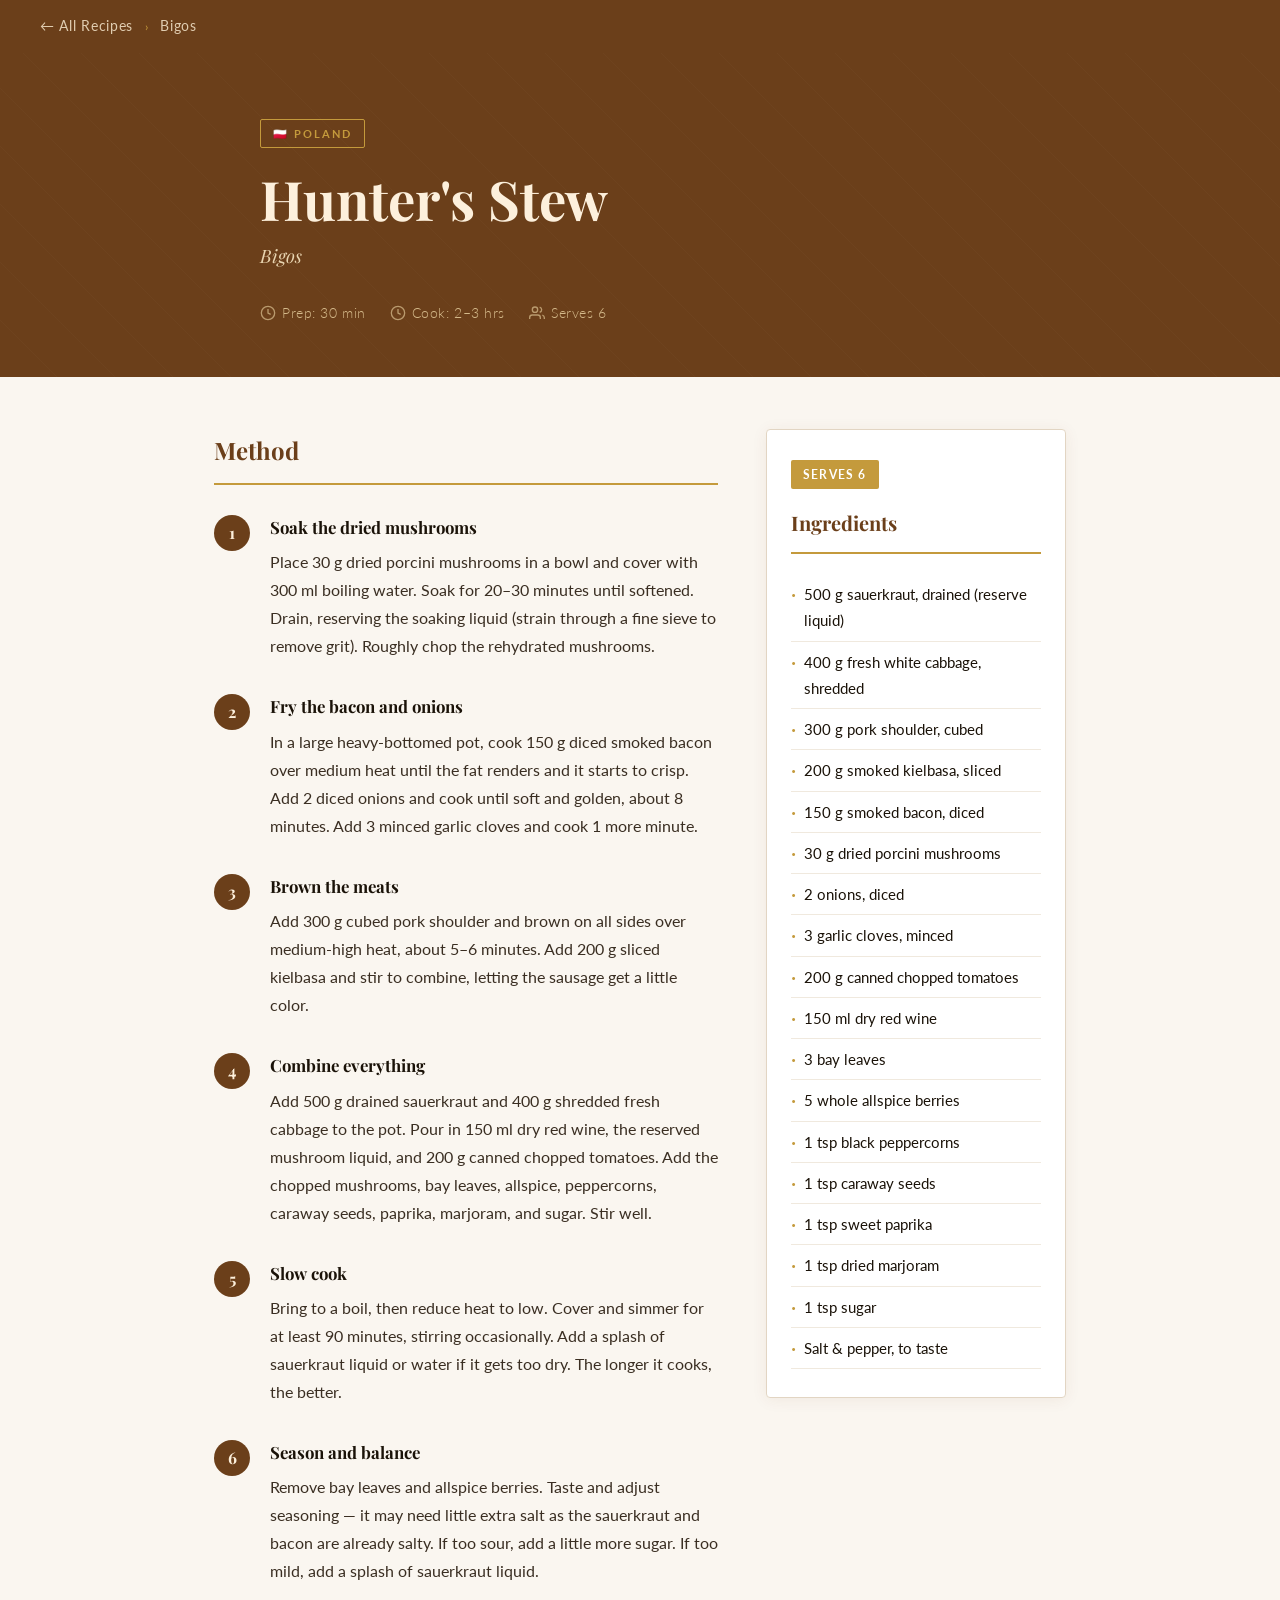
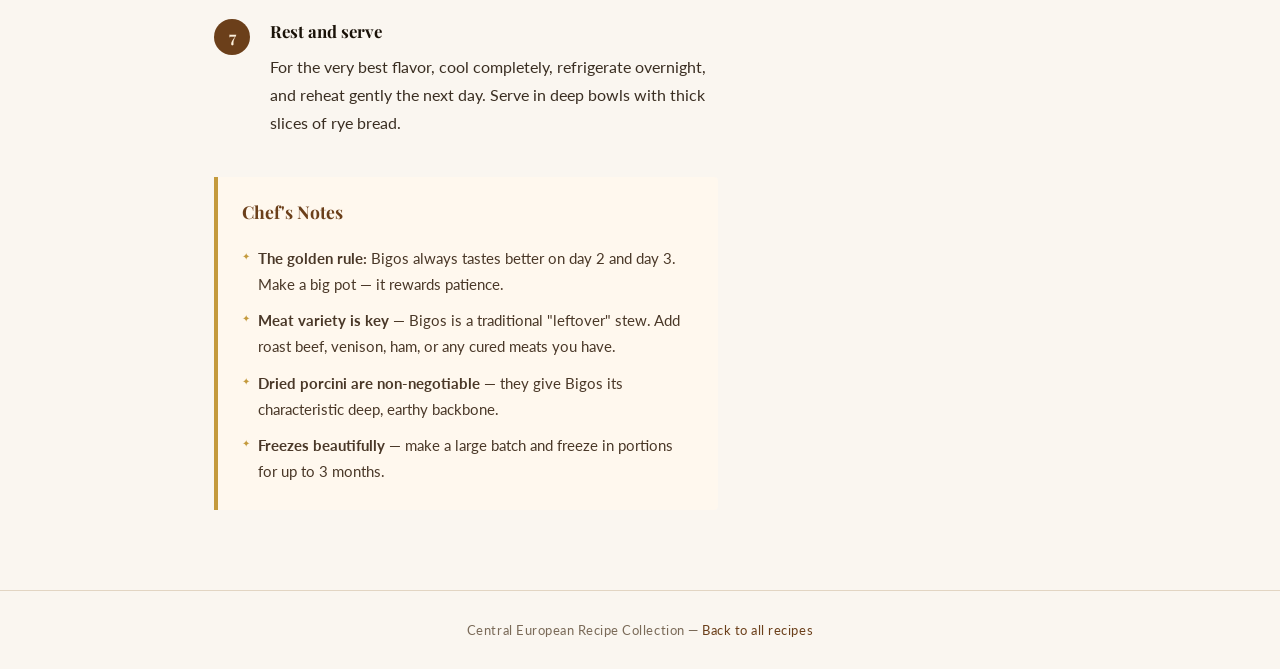
==== bigos.html @ f0217a3d "Add files via upload" ====
<!DOCTYPE html>
<html lang="en">
<head>
  <meta charset="UTF-8">
  <meta name="viewport" content="width=device-width, initial-scale=1.0">
  <title>Bigos – Polish Hunter's Stew</title>
  <link rel="stylesheet" href="style.css">
</head>
<body>

<nav>
  <a href="index.html">← All Recipes</a>
  <span class="sep">›</span>
  <a href="bigos.html">Bigos</a>
</nav>

<div class="hero">
  <div class="hero-inner">
    <div class="hero-tag">🇵🇱 Poland</div>
    <h1>Hunter's Stew</h1>
    <p class="subtitle">Bigos</p>
    <div class="hero-meta">
      <span>
        <svg width="16" height="16" fill="none" stroke="currentColor" stroke-width="2" viewBox="0 0 24 24"><circle cx="12" cy="12" r="10"/><path d="M12 6v6l4 2"/></svg>
        Prep: 30 min
      </span>
      <span>
        <svg width="16" height="16" fill="none" stroke="currentColor" stroke-width="2" viewBox="0 0 24 24"><circle cx="12" cy="12" r="10"/><path d="M12 6v6l4 2"/></svg>
        Cook: 2–3 hrs
      </span>
      <span>
        <svg width="16" height="16" fill="none" stroke="currentColor" stroke-width="2" viewBox="0 0 24 24"><path d="M17 21v-2a4 4 0 0 0-4-4H5a4 4 0 0 0-4 4v2"/><circle cx="9" cy="7" r="4"/><path d="M23 21v-2a4 4 0 0 0-3-3.87"/><path d="M16 3.13a4 4 0 0 1 0 7.75"/></svg>
        Serves 6
      </span>
    </div>
  </div>
</div>

<main>
  <div class="instructions">
    <h2>Method</h2>

    <div class="step">
      <div class="step-num">1</div>
      <div class="step-body">
        <h3>Soak the dried mushrooms</h3>
        <p>Place 30 g dried porcini mushrooms in a bowl and cover with 300 ml boiling water. Soak for 20–30 minutes until softened. Drain, reserving the soaking liquid (strain through a fine sieve to remove grit). Roughly chop the rehydrated mushrooms.</p>
      </div>
    </div>

    <div class="step">
      <div class="step-num">2</div>
      <div class="step-body">
        <h3>Fry the bacon and onions</h3>
        <p>In a large heavy-bottomed pot, cook 150 g diced smoked bacon over medium heat until the fat renders and it starts to crisp. Add 2 diced onions and cook until soft and golden, about 8 minutes. Add 3 minced garlic cloves and cook 1 more minute.</p>
      </div>
    </div>

    <div class="step">
      <div class="step-num">3</div>
      <div class="step-body">
        <h3>Brown the meats</h3>
        <p>Add 300 g cubed pork shoulder and brown on all sides over medium-high heat, about 5–6 minutes. Add 200 g sliced kielbasa and stir to combine, letting the sausage get a little color.</p>
      </div>
    </div>

    <div class="step">
      <div class="step-num">4</div>
      <div class="step-body">
        <h3>Combine everything</h3>
        <p>Add 500 g drained sauerkraut and 400 g shredded fresh cabbage to the pot. Pour in 150 ml dry red wine, the reserved mushroom liquid, and 200 g canned chopped tomatoes. Add the chopped mushrooms, bay leaves, allspice, peppercorns, caraway seeds, paprika, marjoram, and sugar. Stir well.</p>
      </div>
    </div>

    <div class="step">
      <div class="step-num">5</div>
      <div class="step-body">
        <h3>Slow cook</h3>
        <p>Bring to a boil, then reduce heat to low. Cover and simmer for at least 90 minutes, stirring occasionally. Add a splash of sauerkraut liquid or water if it gets too dry. The longer it cooks, the better.</p>
      </div>
    </div>

    <div class="step">
      <div class="step-num">6</div>
      <div class="step-body">
        <h3>Season and balance</h3>
        <p>Remove bay leaves and allspice berries. Taste and adjust seasoning — it may need little extra salt as the sauerkraut and bacon are already salty. If too sour, add a little more sugar. If too mild, add a splash of sauerkraut liquid.</p>
      </div>
    </div>

    <div class="step">
      <div class="step-num">7</div>
      <div class="step-body">
        <h3>Rest and serve</h3>
        <p>For the very best flavor, cool completely, refrigerate overnight, and reheat gently the next day. Serve in deep bowls with thick slices of rye bread.</p>
      </div>
    </div>

    <div class="notes">
      <h3>Chef's Notes</h3>
      <ul>
        <li><strong>The golden rule:</strong> Bigos always tastes better on day 2 and day 3. Make a big pot — it rewards patience.</li>
        <li><strong>Meat variety is key</strong> — Bigos is a traditional "leftover" stew. Add roast beef, venison, ham, or any cured meats you have.</li>
        <li><strong>Dried porcini are non-negotiable</strong> — they give Bigos its characteristic deep, earthy backbone.</li>
        <li><strong>Freezes beautifully</strong> — make a large batch and freeze in portions for up to 3 months.</li>
      </ul>
    </div>
  </div>

  <aside>
    <div class="ingredients-card">
      <div class="serves-badge">Serves 6</div>
      <h2>Ingredients</h2>
      <ul>
        <li>500 g sauerkraut, drained (reserve liquid)</li>
        <li>400 g fresh white cabbage, shredded</li>
        <li>300 g pork shoulder, cubed</li>
        <li>200 g smoked kielbasa, sliced</li>
        <li>150 g smoked bacon, diced</li>
        <li>30 g dried porcini mushrooms</li>
        <li>2 onions, diced</li>
        <li>3 garlic cloves, minced</li>
        <li>200 g canned chopped tomatoes</li>
        <li>150 ml dry red wine</li>
        <li>3 bay leaves</li>
        <li>5 whole allspice berries</li>
        <li>1 tsp black peppercorns</li>
        <li>1 tsp caraway seeds</li>
        <li>1 tsp sweet paprika</li>
        <li>1 tsp dried marjoram</li>
        <li>1 tsp sugar</li>
        <li>Salt &amp; pepper, to taste</li>
      </ul>
    </div>
  </aside>
</main>

<footer>
  <p>Central European Recipe Collection &mdash; <a href="index.html">Back to all recipes</a></p>
</footer>

</body>
</html>
---- style.css ----
@import url('https://fonts.googleapis.com/css2?family=Playfair+Display:ital,wght@0,400;0,700;1,400&family=Lato:wght@300;400;700&display=swap');

:root {
  --cream: #faf6f0;
  --warm-white: #fff9f2;
  --ink: #1a1208;
  --brown: #6b3f1a;
  --gold: #c49a3c;
  --rust: #b85c2a;
  --muted: #7a6a58;
  --border: #e2d5c3;
  --card-bg: #ffffff;
}

*, *::before, *::after { box-sizing: border-box; margin: 0; padding: 0; }

html { scroll-behavior: smooth; }

body {
  font-family: 'Lato', sans-serif;
  background-color: var(--cream);
  color: var(--ink);
  line-height: 1.75;
  font-size: 17px;
}

/* ── NAV ── */
nav {
  background: var(--brown);
  padding: 14px 40px;
  display: flex;
  align-items: center;
  gap: 12px;
}
nav a {
  color: #f5e6cc;
  text-decoration: none;
  font-family: 'Lato', sans-serif;
  font-size: 14px;
  letter-spacing: 0.05em;
  opacity: 0.85;
  transition: opacity 0.2s;
}
nav a:hover { opacity: 1; }
nav .sep { color: var(--gold); font-size: 12px; }

/* ── HERO ── */
.hero {
  background: var(--brown);
  color: #fdf0dc;
  padding: 64px 40px 52px;
  position: relative;
  overflow: hidden;
}
.hero::before {
  content: '';
  position: absolute;
  inset: 0;
  background: repeating-linear-gradient(
    45deg,
    transparent,
    transparent 40px,
    rgba(255,255,255,0.02) 40px,
    rgba(255,255,255,0.02) 41px
  );
  pointer-events: none;
}
.hero-inner { max-width: 760px; margin: 0 auto; position: relative; }
.hero-tag {
  display: inline-block;
  font-size: 11px;
  letter-spacing: 0.18em;
  text-transform: uppercase;
  color: var(--gold);
  border: 1px solid var(--gold);
  padding: 4px 12px;
  border-radius: 2px;
  margin-bottom: 20px;
  font-family: 'Lato', sans-serif;
  font-weight: 700;
}
.hero h1 {
  font-family: 'Playfair Display', serif;
  font-size: clamp(2rem, 5vw, 3.4rem);
  line-height: 1.15;
  font-weight: 700;
  margin-bottom: 10px;
}
.hero .subtitle {
  font-family: 'Playfair Display', serif;
  font-style: italic;
  font-size: 1.15rem;
  color: #e8d4b0;
  margin-bottom: 28px;
}
.hero-meta {
  display: flex;
  flex-wrap: wrap;
  gap: 24px;
  font-size: 14px;
  color: #d4b98a;
  font-weight: 300;
  letter-spacing: 0.04em;
}
.hero-meta span { display: flex; align-items: center; gap: 6px; }
.hero-meta svg { opacity: 0.75; }

/* ── MAIN LAYOUT ── */
main {
  max-width: 900px;
  margin: 0 auto;
  padding: 52px 24px 80px;
  display: grid;
  grid-template-columns: 1fr 300px;
  gap: 48px;
  align-items: start;
}
@media (max-width: 700px) {
  main { grid-template-columns: 1fr; padding: 32px 16px 60px; }
  nav { padding: 12px 16px; }
  .hero { padding: 44px 20px 40px; }
}

/* ── INGREDIENTS CARD ── */
.ingredients-card {
  background: var(--card-bg);
  border: 1px solid var(--border);
  border-radius: 4px;
  padding: 28px 24px;
  position: sticky;
  top: 24px;
  box-shadow: 0 2px 16px rgba(107,63,26,0.07);
}
.ingredients-card h2 {
  font-family: 'Playfair Display', serif;
  font-size: 1.25rem;
  margin-bottom: 20px;
  padding-bottom: 12px;
  border-bottom: 2px solid var(--gold);
  color: var(--brown);
}
.ingredients-card ul { list-style: none; }
.ingredients-card li {
  padding: 7px 0;
  border-bottom: 1px solid #f0e9de;
  font-size: 15px;
  display: flex;
  gap: 8px;
}
.ingredients-card li::before {
  content: '·';
  color: var(--gold);
  font-size: 20px;
  line-height: 1.2;
  flex-shrink: 0;
}
.serves-badge {
  display: inline-block;
  background: var(--gold);
  color: #fff;
  font-size: 12px;
  font-weight: 700;
  letter-spacing: 0.1em;
  text-transform: uppercase;
  padding: 4px 12px;
  border-radius: 2px;
  margin-bottom: 16px;
}

/* ── INSTRUCTIONS ── */
.instructions h2 {
  font-family: 'Playfair Display', serif;
  font-size: 1.5rem;
  color: var(--brown);
  margin-bottom: 28px;
  padding-bottom: 12px;
  border-bottom: 2px solid var(--gold);
}
.step {
  display: flex;
  gap: 20px;
  margin-bottom: 32px;
  align-items: flex-start;
}
.step-num {
  flex-shrink: 0;
  width: 36px;
  height: 36px;
  background: var(--brown);
  color: #fdf0dc;
  font-family: 'Playfair Display', serif;
  font-size: 1rem;
  font-weight: 700;
  border-radius: 50%;
  display: flex;
  align-items: center;
  justify-content: center;
  margin-top: 2px;
}
.step-body h3 {
  font-family: 'Playfair Display', serif;
  font-size: 1.05rem;
  font-weight: 700;
  color: var(--ink);
  margin-bottom: 6px;
}
.step-body p { color: #3a2e22; font-size: 16px; }

/* ── NOTES ── */
.notes {
  background: #fff8ee;
  border-left: 4px solid var(--gold);
  border-radius: 0 4px 4px 0;
  padding: 20px 24px;
  margin-top: 40px;
}
.notes h3 {
  font-family: 'Playfair Display', serif;
  color: var(--brown);
  margin-bottom: 12px;
  font-size: 1.1rem;
}
.notes ul { list-style: none; }
.notes li {
  padding: 5px 0;
  font-size: 15px;
  color: #4a3828;
  padding-left: 16px;
  position: relative;
}
.notes li::before {
  content: '✦';
  position: absolute;
  left: 0;
  color: var(--gold);
  font-size: 10px;
  top: 8px;
}

/* ── FOOTER ── */
footer {
  text-align: center;
  padding: 28px;
  font-size: 13px;
  color: var(--muted);
  border-top: 1px solid var(--border);
  letter-spacing: 0.04em;
}
footer a { color: var(--brown); text-decoration: none; }
footer a:hover { text-decoration: underline; }
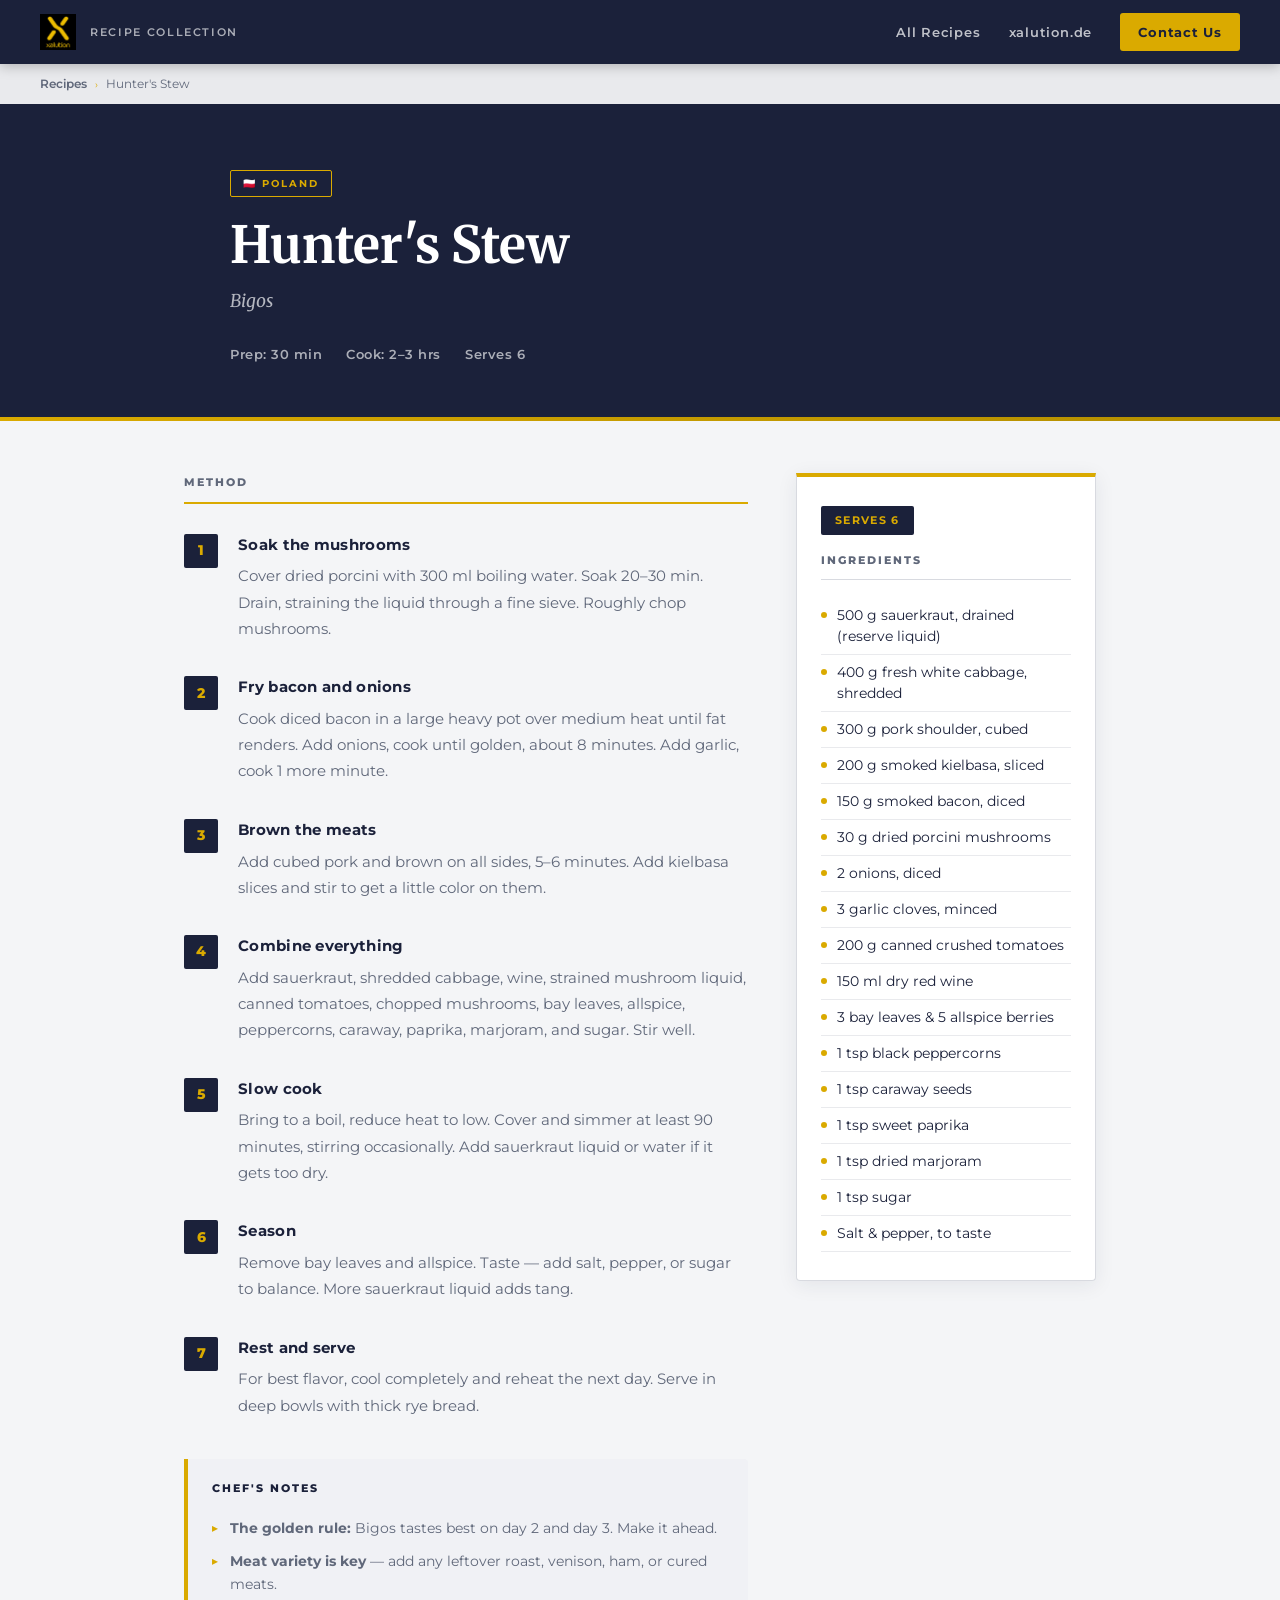
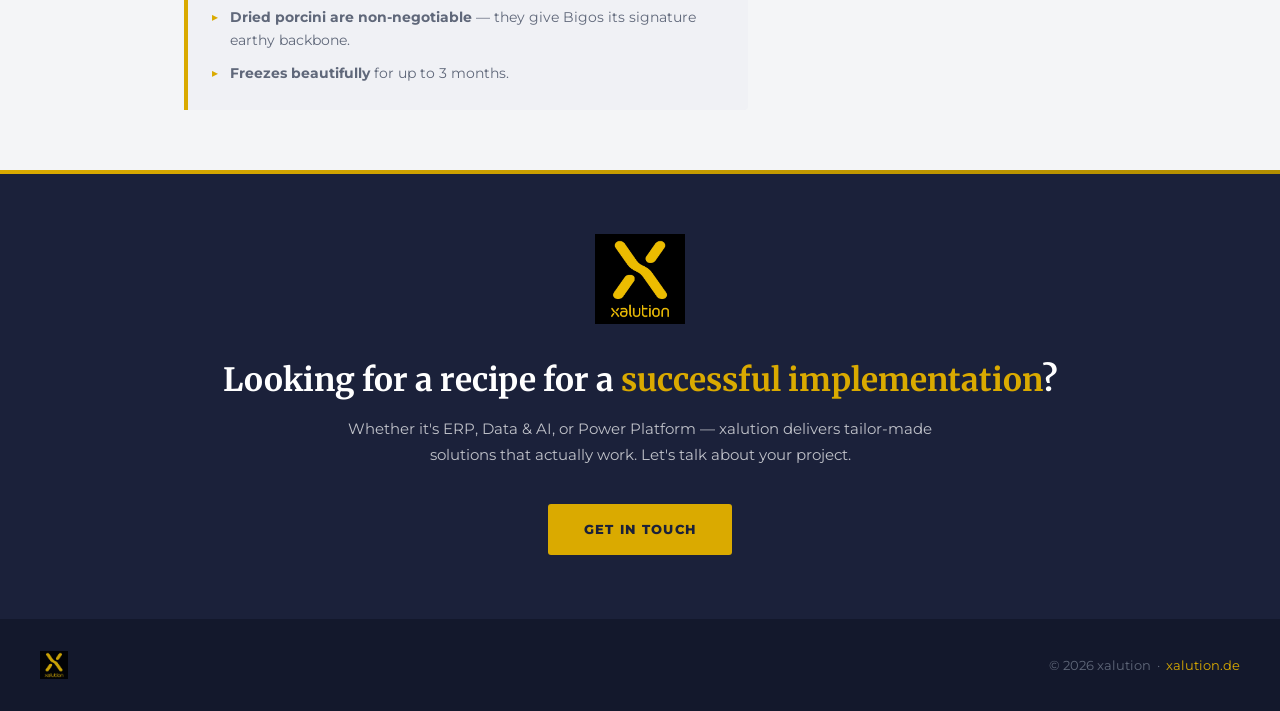
==== commit 498644a8: "Add files via upload" ====
--- a/bigos.html
+++ b/bigos.html
@@ -1,117 +1,47 @@
 <!DOCTYPE html>
 <html lang="en">
 <head>
-  <meta charset="UTF-8">
-  <meta name="viewport" content="width=device-width, initial-scale=1.0">
-  <title>Bigos – Polish Hunter's Stew</title>
+  <meta charset="UTF-8"><meta name="viewport" content="width=device-width, initial-scale=1.0">
+  <title>Hunter's Stew – xalution Recipe Collection</title>
   <link rel="stylesheet" href="style.css">
 </head>
 <body>
-
-<nav>
-  <a href="index.html">← All Recipes</a>
-  <span class="sep">›</span>
-  <a href="bigos.html">Bigos</a>
-</nav>
-
-<div class="hero">
-  <div class="hero-inner">
-    <div class="hero-tag">🇵🇱 Poland</div>
-    <h1>Hunter's Stew</h1>
-    <p class="subtitle">Bigos</p>
-    <div class="hero-meta">
-      <span>
-        <svg width="16" height="16" fill="none" stroke="currentColor" stroke-width="2" viewBox="0 0 24 24"><circle cx="12" cy="12" r="10"/><path d="M12 6v6l4 2"/></svg>
-        Prep: 30 min
-      </span>
-      <span>
-        <svg width="16" height="16" fill="none" stroke="currentColor" stroke-width="2" viewBox="0 0 24 24"><circle cx="12" cy="12" r="10"/><path d="M12 6v6l4 2"/></svg>
-        Cook: 2–3 hrs
-      </span>
-      <span>
-        <svg width="16" height="16" fill="none" stroke="currentColor" stroke-width="2" viewBox="0 0 24 24"><path d="M17 21v-2a4 4 0 0 0-4-4H5a4 4 0 0 0-4 4v2"/><circle cx="9" cy="7" r="4"/><path d="M23 21v-2a4 4 0 0 0-3-3.87"/><path d="M16 3.13a4 4 0 0 1 0 7.75"/></svg>
-        Serves 6
-      </span>
-    </div>
+<div class="topbar">
+  <a href="index.html" class="topbar-logo"><img src="xalution_logo.png" alt="xalution"><span class="topbar-logo-text">Recipe Collection</span></a>
+  <div class="topbar-nav">
+    <a href="index.html" class="nav-link">All Recipes</a>
+    <a href="https://www.xalution.de" class="nav-link" target="_blank">xalution.de</a>
+    <a href="#" class="cta-btn" onclick="openModal(); return false;">Contact Us</a>
   </div>
 </div>
-
+<div class="breadcrumb"><a href="index.html">Recipes</a><span class="sep">›</span><span>Hunter's Stew</span></div>
+<div class="hero"><div class="hero-inner">
+  <div class="hero-tag">🇵🇱 Poland</div>
+  <h1>Hunter's Stew</h1>
+  <p class="subtitle">Bigos</p>
+  <div class="hero-meta">
+    <span>Prep: 30 min</span><span>Cook: 2–3 hrs</span><span>Serves 6</span>
+  </div>
+</div></div>
 <main>
-  <div class="instructions">
-    <h2>Method</h2>
-
-    <div class="step">
-      <div class="step-num">1</div>
-      <div class="step-body">
-        <h3>Soak the dried mushrooms</h3>
-        <p>Place 30 g dried porcini mushrooms in a bowl and cover with 300 ml boiling water. Soak for 20–30 minutes until softened. Drain, reserving the soaking liquid (strain through a fine sieve to remove grit). Roughly chop the rehydrated mushrooms.</p>
-      </div>
-    </div>
-
-    <div class="step">
-      <div class="step-num">2</div>
-      <div class="step-body">
-        <h3>Fry the bacon and onions</h3>
-        <p>In a large heavy-bottomed pot, cook 150 g diced smoked bacon over medium heat until the fat renders and it starts to crisp. Add 2 diced onions and cook until soft and golden, about 8 minutes. Add 3 minced garlic cloves and cook 1 more minute.</p>
-      </div>
-    </div>
-
-    <div class="step">
-      <div class="step-num">3</div>
-      <div class="step-body">
-        <h3>Brown the meats</h3>
-        <p>Add 300 g cubed pork shoulder and brown on all sides over medium-high heat, about 5–6 minutes. Add 200 g sliced kielbasa and stir to combine, letting the sausage get a little color.</p>
-      </div>
-    </div>
-
-    <div class="step">
-      <div class="step-num">4</div>
-      <div class="step-body">
-        <h3>Combine everything</h3>
-        <p>Add 500 g drained sauerkraut and 400 g shredded fresh cabbage to the pot. Pour in 150 ml dry red wine, the reserved mushroom liquid, and 200 g canned chopped tomatoes. Add the chopped mushrooms, bay leaves, allspice, peppercorns, caraway seeds, paprika, marjoram, and sugar. Stir well.</p>
-      </div>
-    </div>
-
-    <div class="step">
-      <div class="step-num">5</div>
-      <div class="step-body">
-        <h3>Slow cook</h3>
-        <p>Bring to a boil, then reduce heat to low. Cover and simmer for at least 90 minutes, stirring occasionally. Add a splash of sauerkraut liquid or water if it gets too dry. The longer it cooks, the better.</p>
-      </div>
-    </div>
-
-    <div class="step">
-      <div class="step-num">6</div>
-      <div class="step-body">
-        <h3>Season and balance</h3>
-        <p>Remove bay leaves and allspice berries. Taste and adjust seasoning — it may need little extra salt as the sauerkraut and bacon are already salty. If too sour, add a little more sugar. If too mild, add a splash of sauerkraut liquid.</p>
-      </div>
-    </div>
-
-    <div class="step">
-      <div class="step-num">7</div>
-      <div class="step-body">
-        <h3>Rest and serve</h3>
-        <p>For the very best flavor, cool completely, refrigerate overnight, and reheat gently the next day. Serve in deep bowls with thick slices of rye bread.</p>
-      </div>
-    </div>
-
-    <div class="notes">
-      <h3>Chef's Notes</h3>
-      <ul>
-        <li><strong>The golden rule:</strong> Bigos always tastes better on day 2 and day 3. Make a big pot — it rewards patience.</li>
-        <li><strong>Meat variety is key</strong> — Bigos is a traditional "leftover" stew. Add roast beef, venison, ham, or any cured meats you have.</li>
-        <li><strong>Dried porcini are non-negotiable</strong> — they give Bigos its characteristic deep, earthy backbone.</li>
-        <li><strong>Freezes beautifully</strong> — make a large batch and freeze in portions for up to 3 months.</li>
-      </ul>
-    </div>
+  <div class="instructions"><h2>Method</h2>
+    <div class="step"><div class="step-num">1</div><div class="step-body"><h3>Soak the mushrooms</h3><p>Cover dried porcini with 300 ml boiling water. Soak 20–30 min. Drain, straining the liquid through a fine sieve. Roughly chop mushrooms.</p></div></div>
+    <div class="step"><div class="step-num">2</div><div class="step-body"><h3>Fry bacon and onions</h3><p>Cook diced bacon in a large heavy pot over medium heat until fat renders. Add onions, cook until golden, about 8 minutes. Add garlic, cook 1 more minute.</p></div></div>
+    <div class="step"><div class="step-num">3</div><div class="step-body"><h3>Brown the meats</h3><p>Add cubed pork and brown on all sides, 5–6 minutes. Add kielbasa slices and stir to get a little color on them.</p></div></div>
+    <div class="step"><div class="step-num">4</div><div class="step-body"><h3>Combine everything</h3><p>Add sauerkraut, shredded cabbage, wine, strained mushroom liquid, canned tomatoes, chopped mushrooms, bay leaves, allspice, peppercorns, caraway, paprika, marjoram, and sugar. Stir well.</p></div></div>
+    <div class="step"><div class="step-num">5</div><div class="step-body"><h3>Slow cook</h3><p>Bring to a boil, reduce heat to low. Cover and simmer at least 90 minutes, stirring occasionally. Add sauerkraut liquid or water if it gets too dry.</p></div></div>
+    <div class="step"><div class="step-num">6</div><div class="step-body"><h3>Season</h3><p>Remove bay leaves and allspice. Taste — add salt, pepper, or sugar to balance. More sauerkraut liquid adds tang.</p></div></div>
+    <div class="step"><div class="step-num">7</div><div class="step-body"><h3>Rest and serve</h3><p>For best flavor, cool completely and reheat the next day. Serve in deep bowls with thick rye bread.</p></div></div>
+    <div class="notes"><h3>Chef's Notes</h3><ul>
+      <li><strong>The golden rule:</strong> Bigos tastes best on day 2 and day 3. Make it ahead.</li>
+      <li><strong>Meat variety is key</strong> — add any leftover roast, venison, ham, or cured meats.</li>
+      <li><strong>Dried porcini are non-negotiable</strong> — they give Bigos its signature earthy backbone.</li>
+      <li><strong>Freezes beautifully</strong> for up to 3 months.</li>
+    </ul></div>
   </div>
-
-  <aside>
-    <div class="ingredients-card">
-      <div class="serves-badge">Serves 6</div>
-      <h2>Ingredients</h2>
-      <ul>
+  <aside><div class="ingredients-card">
+    <div class="serves-badge">Serves 6</div><h2>Ingredients</h2>
+    <ul>
         <li>500 g sauerkraut, drained (reserve liquid)</li>
         <li>400 g fresh white cabbage, shredded</li>
         <li>300 g pork shoulder, cubed</li>
@@ -120,24 +50,92 @@
         <li>30 g dried porcini mushrooms</li>
         <li>2 onions, diced</li>
         <li>3 garlic cloves, minced</li>
-        <li>200 g canned chopped tomatoes</li>
+        <li>200 g canned crushed tomatoes</li>
         <li>150 ml dry red wine</li>
-        <li>3 bay leaves</li>
-        <li>5 whole allspice berries</li>
+        <li>3 bay leaves &amp; 5 allspice berries</li>
         <li>1 tsp black peppercorns</li>
         <li>1 tsp caraway seeds</li>
         <li>1 tsp sweet paprika</li>
         <li>1 tsp dried marjoram</li>
         <li>1 tsp sugar</li>
         <li>Salt &amp; pepper, to taste</li>
-      </ul>
-    </div>
-  </aside>
+    </ul>
+  </div></aside>
 </main>
+<div class="xalution-banner">
+  <img src="xalution_logo.png" alt="xalution" class="banner-logo">
+  <h2>Looking for a recipe for a <span>successful implementation</span>?</h2>
+  <p>Whether it's ERP, Data &amp; AI, or Power Platform — xalution delivers tailor-made solutions that actually work. Let's talk about your project.</p>
+  <a href="#" class="banner-contact-btn" onclick="openModal(); return false;">Get in Touch</a>
+</div>
 
 <footer>
-  <p>Central European Recipe Collection &mdash; <a href="index.html">Back to all recipes</a></p>
+  <img src="xalution_logo.png" alt="xalution">
+  <span class="footer-right">© 2026 xalution &nbsp;·&nbsp; <a href="https://www.xalution.de" target="_blank">xalution.de</a></span>
 </footer>
 
-</body>
-</html>
+<div class="modal-overlay" id="contactModal">
+  <div class="modal">
+    <button class="modal-close" onclick="closeModal()">×</button>
+    <div id="formArea">
+      <h3>Let's Talk</h3>
+      <p class="modal-sub">Tell us about your project — ERP, Data &amp; AI, Power Platform or anything else. We'll get back to you promptly.</p>
+      <div class="form-group">
+        <label>Your Name</label>
+        <input type="text" id="fname" placeholder="Jane Doe">
+      </div>
+      <div class="form-group">
+        <label>Email Address</label>
+        <input type="email" id="femail" placeholder="jane@company.com">
+      </div>
+      <div class="form-group">
+        <label>Topic</label>
+        <select id="ftopic">
+          <option value="ERP Implementation">ERP Implementation</option>
+          <option value="Data & AI Solutions">Data &amp; AI Solutions</option>
+          <option value="Power Platform">Power Platform</option>
+          <option value="Other">Other</option>
+        </select>
+      </div>
+      <div class="form-group">
+        <label>Message</label>
+        <textarea id="fmessage" placeholder="Tell us about your project..."></textarea>
+      </div>
+      <button class="form-submit" onclick="sendMail()">Send Message</button>
+    </div>
+    <div class="form-success" id="formSuccess">
+      <div class="check">✅</div>
+      <h4>Message sent!</h4>
+      <p>Your email client will open with a pre-filled message. We look forward to hearing from you.</p>
+    </div>
+  </div>
+</div>
+<script>
+function openModal() {
+  document.getElementById('contactModal').classList.add('open');
+  document.body.style.overflow = 'hidden';
+}
+function closeModal() {
+  document.getElementById('contactModal').classList.remove('open');
+  document.body.style.overflow = '';
+  document.getElementById('formArea').style.display = 'block';
+  document.getElementById('formSuccess').style.display = 'none';
+}
+document.getElementById('contactModal').addEventListener('click', function(e) {
+  if (e.target === this) closeModal();
+});
+function sendMail() {
+  const name = document.getElementById('fname').value.trim();
+  const email = document.getElementById('femail').value.trim();
+  const topic = document.getElementById('ftopic').value;
+  const message = document.getElementById('fmessage').value.trim();
+  if (!name || !email || !message) { alert('Please fill in all fields.'); return; }
+  const subject = encodeURIComponent('xalution Inquiry: ' + topic);
+  const body = encodeURIComponent('Name: ' + name + '\nEmail: ' + email + '\nTopic: ' + topic + '\n\n' + message);
+  window.location.href = 'mailto:info@xalution.de?subject=' + subject + '&body=' + body;
+  document.getElementById('formArea').style.display = 'none';
+  document.getElementById('formSuccess').style.display = 'block';
+}
+</script>
+
+</body></html>
--- a/style.css
+++ b/style.css
@@ -1,179 +1,239 @@
-@import url('https://fonts.googleapis.com/css2?family=Playfair+Display:ital,wght@0,400;0,700;1,400&family=Lato:wght@300;400;700&display=swap');
+@import url('https://fonts.googleapis.com/css2?family=Montserrat:wght@300;400;600;700;800&family=Merriweather:ital,wght@0,400;0,700;1,400&display=swap');
 
 :root {
-  --cream: #faf6f0;
-  --warm-white: #fff9f2;
-  --ink: #1a1208;
-  --brown: #6b3f1a;
-  --gold: #c49a3c;
-  --rust: #b85c2a;
-  --muted: #7a6a58;
-  --border: #e2d5c3;
+  --night: #1b213a;
+  --gold: #daaa00;
+  --gold-dark: #b38e00;
+  --stone: #e9eaed;
+  --rock: #60687a;
+  --white: #ffffff;
+  --text: #1b213a;
+  --text-light: #60687a;
+  --border: #d8dae0;
   --card-bg: #ffffff;
+  --bg: #f4f5f7;
 }
 
 *, *::before, *::after { box-sizing: border-box; margin: 0; padding: 0; }
-
 html { scroll-behavior: smooth; }
 
 body {
-  font-family: 'Lato', sans-serif;
-  background-color: var(--cream);
-  color: var(--ink);
-  line-height: 1.75;
-  font-size: 17px;
-}
-
-/* ── NAV ── */
-nav {
-  background: var(--brown);
-  padding: 14px 40px;
-  display: flex;
-  align-items: center;
-  gap: 12px;
-}
-nav a {
-  color: #f5e6cc;
+  font-family: 'Montserrat', sans-serif;
+  background-color: var(--bg);
+  color: var(--text);
+  line-height: 1.7;
+  font-size: 16px;
+}
+
+/* ── TOPBAR ── */
+.topbar {
+  background: var(--night);
+  padding: 0 40px;
+  display: flex;
+  align-items: center;
+  justify-content: space-between;
+  height: 64px;
+  position: sticky;
+  top: 0;
+  z-index: 100;
+  box-shadow: 0 2px 12px rgba(0,0,0,0.25);
+}
+.topbar-logo {
+  display: flex;
+  align-items: center;
+  gap: 14px;
   text-decoration: none;
-  font-family: 'Lato', sans-serif;
-  font-size: 14px;
-  letter-spacing: 0.05em;
-  opacity: 0.85;
-  transition: opacity 0.2s;
-}
-nav a:hover { opacity: 1; }
-nav .sep { color: var(--gold); font-size: 12px; }
+}
+.topbar-logo img {
+  height: 36px;
+  width: auto;
+}
+.topbar-logo-text {
+  font-size: 11px;
+  letter-spacing: 0.15em;
+  text-transform: uppercase;
+  color: var(--stone);
+  opacity: 0.7;
+  font-weight: 600;
+}
+.topbar-nav {
+  display: flex;
+  align-items: center;
+  gap: 28px;
+}
+.topbar-nav a {
+  color: var(--stone);
+  text-decoration: none;
+  font-size: 13px;
+  font-weight: 600;
+  letter-spacing: 0.06em;
+  opacity: 0.8;
+  transition: opacity 0.2s, color 0.2s;
+}
+.topbar-nav a:hover { opacity: 1; color: var(--gold); }
+.topbar-nav .cta-btn {
+  background: var(--gold);
+  color: var(--night);
+  padding: 8px 18px;
+  border-radius: 3px;
+  opacity: 1;
+  font-weight: 700;
+  transition: background 0.2s;
+}
+.topbar-nav .cta-btn:hover { background: var(--gold-dark); color: var(--night); }
+
+/* ── BREADCRUMB ── */
+.breadcrumb {
+  background: var(--stone);
+  padding: 10px 40px;
+  display: flex;
+  align-items: center;
+  gap: 8px;
+  font-size: 12px;
+  color: var(--rock);
+}
+.breadcrumb a { color: var(--rock); text-decoration: none; font-weight: 600; }
+.breadcrumb a:hover { color: var(--night); }
+.breadcrumb .sep { color: var(--gold); font-size: 10px; }
 
 /* ── HERO ── */
 .hero {
-  background: var(--brown);
-  color: #fdf0dc;
-  padding: 64px 40px 52px;
+  background: var(--night);
+  color: var(--white);
+  padding: 64px 40px 56px;
   position: relative;
   overflow: hidden;
 }
-.hero::before {
+.hero::after {
   content: '';
   position: absolute;
-  inset: 0;
-  background: repeating-linear-gradient(
-    45deg,
-    transparent,
-    transparent 40px,
-    rgba(255,255,255,0.02) 40px,
-    rgba(255,255,255,0.02) 41px
-  );
-  pointer-events: none;
-}
-.hero-inner { max-width: 760px; margin: 0 auto; position: relative; }
+  bottom: 0; left: 0; right: 0;
+  height: 4px;
+  background: linear-gradient(90deg, var(--gold) 0%, var(--gold-dark) 100%);
+}
+.hero-inner { max-width: 820px; margin: 0 auto; position: relative; }
 .hero-tag {
   display: inline-block;
-  font-size: 11px;
-  letter-spacing: 0.18em;
+  font-size: 10px;
+  letter-spacing: 0.2em;
   text-transform: uppercase;
   color: var(--gold);
-  border: 1px solid var(--gold);
+  border: 1.5px solid var(--gold);
   padding: 4px 12px;
   border-radius: 2px;
-  margin-bottom: 20px;
-  font-family: 'Lato', sans-serif;
+  margin-bottom: 18px;
   font-weight: 700;
 }
 .hero h1 {
-  font-family: 'Playfair Display', serif;
-  font-size: clamp(2rem, 5vw, 3.4rem);
-  line-height: 1.15;
+  font-family: 'Merriweather', serif;
+  font-size: clamp(1.9rem, 4.5vw, 3.2rem);
+  line-height: 1.2;
   font-weight: 700;
   margin-bottom: 10px;
 }
 .hero .subtitle {
-  font-family: 'Playfair Display', serif;
+  font-family: 'Merriweather', serif;
   font-style: italic;
-  font-size: 1.15rem;
-  color: #e8d4b0;
-  margin-bottom: 28px;
+  font-size: 1.1rem;
+  color: var(--stone);
+  opacity: 0.75;
+  margin-bottom: 26px;
 }
 .hero-meta {
   display: flex;
   flex-wrap: wrap;
   gap: 24px;
-  font-size: 14px;
-  color: #d4b98a;
-  font-weight: 300;
+  font-size: 13px;
+  color: var(--stone);
+  opacity: 0.7;
+  font-weight: 600;
   letter-spacing: 0.04em;
 }
 .hero-meta span { display: flex; align-items: center; gap: 6px; }
-.hero-meta svg { opacity: 0.75; }
 
 /* ── MAIN LAYOUT ── */
 main {
-  max-width: 900px;
+  max-width: 960px;
   margin: 0 auto;
-  padding: 52px 24px 80px;
+  padding: 52px 24px 60px;
   display: grid;
   grid-template-columns: 1fr 300px;
   gap: 48px;
   align-items: start;
 }
-@media (max-width: 700px) {
-  main { grid-template-columns: 1fr; padding: 32px 16px 60px; }
-  nav { padding: 12px 16px; }
-  .hero { padding: 44px 20px 40px; }
+@media (max-width: 720px) {
+  main { grid-template-columns: 1fr; padding: 28px 16px 48px; }
+  .topbar { padding: 0 16px; }
+  .topbar-logo-text { display: none; }
+  .topbar-nav .nav-link { display: none; }
+  .breadcrumb { padding: 10px 16px; }
+  .hero { padding: 44px 20px 44px; }
 }
 
 /* ── INGREDIENTS CARD ── */
 .ingredients-card {
   background: var(--card-bg);
   border: 1px solid var(--border);
-  border-radius: 4px;
+  border-top: 4px solid var(--gold);
+  border-radius: 0 0 4px 4px;
   padding: 28px 24px;
   position: sticky;
-  top: 24px;
-  box-shadow: 0 2px 16px rgba(107,63,26,0.07);
+  top: 80px;
+  box-shadow: 0 4px 20px rgba(27,33,58,0.08);
 }
 .ingredients-card h2 {
-  font-family: 'Playfair Display', serif;
-  font-size: 1.25rem;
-  margin-bottom: 20px;
-  padding-bottom: 12px;
-  border-bottom: 2px solid var(--gold);
-  color: var(--brown);
+  font-family: 'Montserrat', sans-serif;
+  font-size: 11px;
+  letter-spacing: 0.18em;
+  text-transform: uppercase;
+  font-weight: 800;
+  color: var(--rock);
+  margin-bottom: 18px;
+  padding-bottom: 10px;
+  border-bottom: 1px solid var(--border);
 }
 .ingredients-card ul { list-style: none; }
 .ingredients-card li {
   padding: 7px 0;
-  border-bottom: 1px solid #f0e9de;
-  font-size: 15px;
-  display: flex;
-  gap: 8px;
+  border-bottom: 1px solid var(--stone);
+  font-size: 14px;
+  display: flex;
+  gap: 10px;
+  align-items: flex-start;
+  line-height: 1.5;
 }
 .ingredients-card li::before {
-  content: '·';
-  color: var(--gold);
-  font-size: 20px;
-  line-height: 1.2;
+  content: '';
   flex-shrink: 0;
+  width: 6px;
+  height: 6px;
+  background: var(--gold);
+  border-radius: 50%;
+  margin-top: 7px;
 }
 .serves-badge {
   display: inline-block;
-  background: var(--gold);
-  color: #fff;
-  font-size: 12px;
-  font-weight: 700;
-  letter-spacing: 0.1em;
-  text-transform: uppercase;
-  padding: 4px 12px;
+  background: var(--night);
+  color: var(--gold);
+  font-size: 11px;
+  font-weight: 700;
+  letter-spacing: 0.12em;
+  text-transform: uppercase;
+  padding: 5px 14px;
   border-radius: 2px;
   margin-bottom: 16px;
 }
 
 /* ── INSTRUCTIONS ── */
 .instructions h2 {
-  font-family: 'Playfair Display', serif;
-  font-size: 1.5rem;
-  color: var(--brown);
+  font-family: 'Montserrat', sans-serif;
+  font-size: 11px;
+  letter-spacing: 0.18em;
+  text-transform: uppercase;
+  font-weight: 800;
+  color: var(--rock);
   margin-bottom: 28px;
-  padding-bottom: 12px;
+  padding-bottom: 10px;
   border-bottom: 2px solid var(--gold);
 }
 .step {
@@ -184,67 +244,228 @@
 }
 .step-num {
   flex-shrink: 0;
-  width: 36px;
-  height: 36px;
-  background: var(--brown);
-  color: #fdf0dc;
-  font-family: 'Playfair Display', serif;
-  font-size: 1rem;
-  font-weight: 700;
-  border-radius: 50%;
+  width: 34px;
+  height: 34px;
+  background: var(--night);
+  color: var(--gold);
+  font-family: 'Montserrat', sans-serif;
+  font-size: 0.85rem;
+  font-weight: 800;
+  border-radius: 2px;
   display: flex;
   align-items: center;
   justify-content: center;
   margin-top: 2px;
 }
 .step-body h3 {
-  font-family: 'Playfair Display', serif;
-  font-size: 1.05rem;
-  font-weight: 700;
-  color: var(--ink);
+  font-size: 0.95rem;
+  font-weight: 700;
+  color: var(--night);
   margin-bottom: 6px;
-}
-.step-body p { color: #3a2e22; font-size: 16px; }
+  letter-spacing: 0.02em;
+}
+.step-body p { color: var(--rock); font-size: 15px; line-height: 1.75; }
 
 /* ── NOTES ── */
 .notes {
-  background: #fff8ee;
+  background: #f0f1f5;
   border-left: 4px solid var(--gold);
   border-radius: 0 4px 4px 0;
   padding: 20px 24px;
   margin-top: 40px;
 }
 .notes h3 {
-  font-family: 'Playfair Display', serif;
-  color: var(--brown);
-  margin-bottom: 12px;
-  font-size: 1.1rem;
+  font-size: 11px;
+  letter-spacing: 0.18em;
+  text-transform: uppercase;
+  font-weight: 800;
+  color: var(--night);
+  margin-bottom: 14px;
 }
 .notes ul { list-style: none; }
 .notes li {
   padding: 5px 0;
-  font-size: 15px;
-  color: #4a3828;
-  padding-left: 16px;
+  font-size: 14px;
+  color: var(--rock);
+  padding-left: 18px;
   position: relative;
+  line-height: 1.65;
 }
 .notes li::before {
-  content: '✦';
+  content: '▸';
   position: absolute;
   left: 0;
   color: var(--gold);
-  font-size: 10px;
-  top: 8px;
-}
+  font-size: 12px;
+  top: 6px;
+}
+
+/* ── XALUTION BANNER ── */
+.xalution-banner {
+  background: var(--night);
+  color: var(--white);
+  padding: 64px 40px;
+  text-align: center;
+  position: relative;
+  overflow: hidden;
+}
+.xalution-banner::before {
+  content: '';
+  position: absolute;
+  top: 0; left: 0; right: 0;
+  height: 4px;
+  background: linear-gradient(90deg, var(--gold) 0%, var(--gold-dark) 100%);
+}
+.xalution-banner .banner-logo {
+  height: 90px;
+  margin-bottom: 28px;
+}
+.xalution-banner h2 {
+  font-family: 'Merriweather', serif;
+  font-size: clamp(1.3rem, 3vw, 2rem);
+  font-weight: 700;
+  margin-bottom: 14px;
+  line-height: 1.3;
+}
+.xalution-banner h2 span { color: var(--gold); }
+.xalution-banner p {
+  font-size: 15px;
+  color: var(--stone);
+  opacity: 0.8;
+  max-width: 600px;
+  margin: 0 auto 36px;
+  line-height: 1.75;
+}
+.banner-contact-btn {
+  display: inline-block;
+  background: var(--gold);
+  color: var(--night);
+  font-weight: 800;
+  font-size: 13px;
+  letter-spacing: 0.1em;
+  text-transform: uppercase;
+  padding: 14px 36px;
+  border-radius: 3px;
+  text-decoration: none;
+  transition: background 0.2s, transform 0.15s;
+}
+.banner-contact-btn:hover { background: var(--gold-dark); transform: translateY(-1px); }
+
+/* ── CONTACT MODAL ── */
+.modal-overlay {
+  display: none;
+  position: fixed;
+  inset: 0;
+  background: rgba(27,33,58,0.75);
+  z-index: 999;
+  align-items: center;
+  justify-content: center;
+  padding: 20px;
+}
+.modal-overlay.open { display: flex; }
+.modal {
+  background: var(--white);
+  border-radius: 4px;
+  border-top: 4px solid var(--gold);
+  width: 100%;
+  max-width: 520px;
+  padding: 40px;
+  position: relative;
+  box-shadow: 0 24px 80px rgba(0,0,0,0.3);
+  animation: modalIn 0.2s ease;
+}
+@keyframes modalIn {
+  from { transform: translateY(16px); opacity: 0; }
+  to { transform: translateY(0); opacity: 1; }
+}
+.modal-close {
+  position: absolute;
+  top: 16px; right: 20px;
+  background: none;
+  border: none;
+  font-size: 22px;
+  cursor: pointer;
+  color: var(--rock);
+  line-height: 1;
+}
+.modal-close:hover { color: var(--night); }
+.modal h3 {
+  font-family: 'Merriweather', serif;
+  font-size: 1.4rem;
+  color: var(--night);
+  margin-bottom: 6px;
+}
+.modal .modal-sub {
+  font-size: 14px;
+  color: var(--rock);
+  margin-bottom: 28px;
+}
+.form-group { margin-bottom: 18px; }
+.form-group label {
+  display: block;
+  font-size: 11px;
+  font-weight: 700;
+  letter-spacing: 0.12em;
+  text-transform: uppercase;
+  color: var(--night);
+  margin-bottom: 6px;
+}
+.form-group input,
+.form-group textarea,
+.form-group select {
+  width: 100%;
+  border: 1.5px solid var(--border);
+  border-radius: 3px;
+  padding: 10px 14px;
+  font-family: 'Montserrat', sans-serif;
+  font-size: 14px;
+  color: var(--text);
+  background: var(--bg);
+  transition: border-color 0.2s;
+  outline: none;
+}
+.form-group input:focus,
+.form-group textarea:focus,
+.form-group select:focus { border-color: var(--gold); background: var(--white); }
+.form-group textarea { resize: vertical; min-height: 90px; }
+.form-submit {
+  width: 100%;
+  background: var(--gold);
+  color: var(--night);
+  border: none;
+  padding: 13px;
+  font-family: 'Montserrat', sans-serif;
+  font-size: 13px;
+  font-weight: 800;
+  letter-spacing: 0.1em;
+  text-transform: uppercase;
+  border-radius: 3px;
+  cursor: pointer;
+  transition: background 0.2s;
+}
+.form-submit:hover { background: var(--gold-dark); }
+.form-success {
+  display: none;
+  text-align: center;
+  padding: 20px 0;
+}
+.form-success .check { font-size: 48px; margin-bottom: 12px; }
+.form-success h4 { font-size: 1.2rem; color: var(--night); margin-bottom: 8px; }
+.form-success p { font-size: 14px; color: var(--rock); }
 
 /* ── FOOTER ── */
 footer {
-  text-align: center;
-  padding: 28px;
+  background: #13182c;
+  color: var(--stone);
+  padding: 32px 40px;
+  display: flex;
+  align-items: center;
+  justify-content: space-between;
+  flex-wrap: wrap;
+  gap: 16px;
   font-size: 13px;
-  color: var(--muted);
-  border-top: 1px solid var(--border);
-  letter-spacing: 0.04em;
-}
-footer a { color: var(--brown); text-decoration: none; }
+}
+footer img { height: 28px; opacity: 0.85; }
+footer a { color: var(--gold); text-decoration: none; }
 footer a:hover { text-decoration: underline; }
+footer .footer-right { color: var(--rock); }
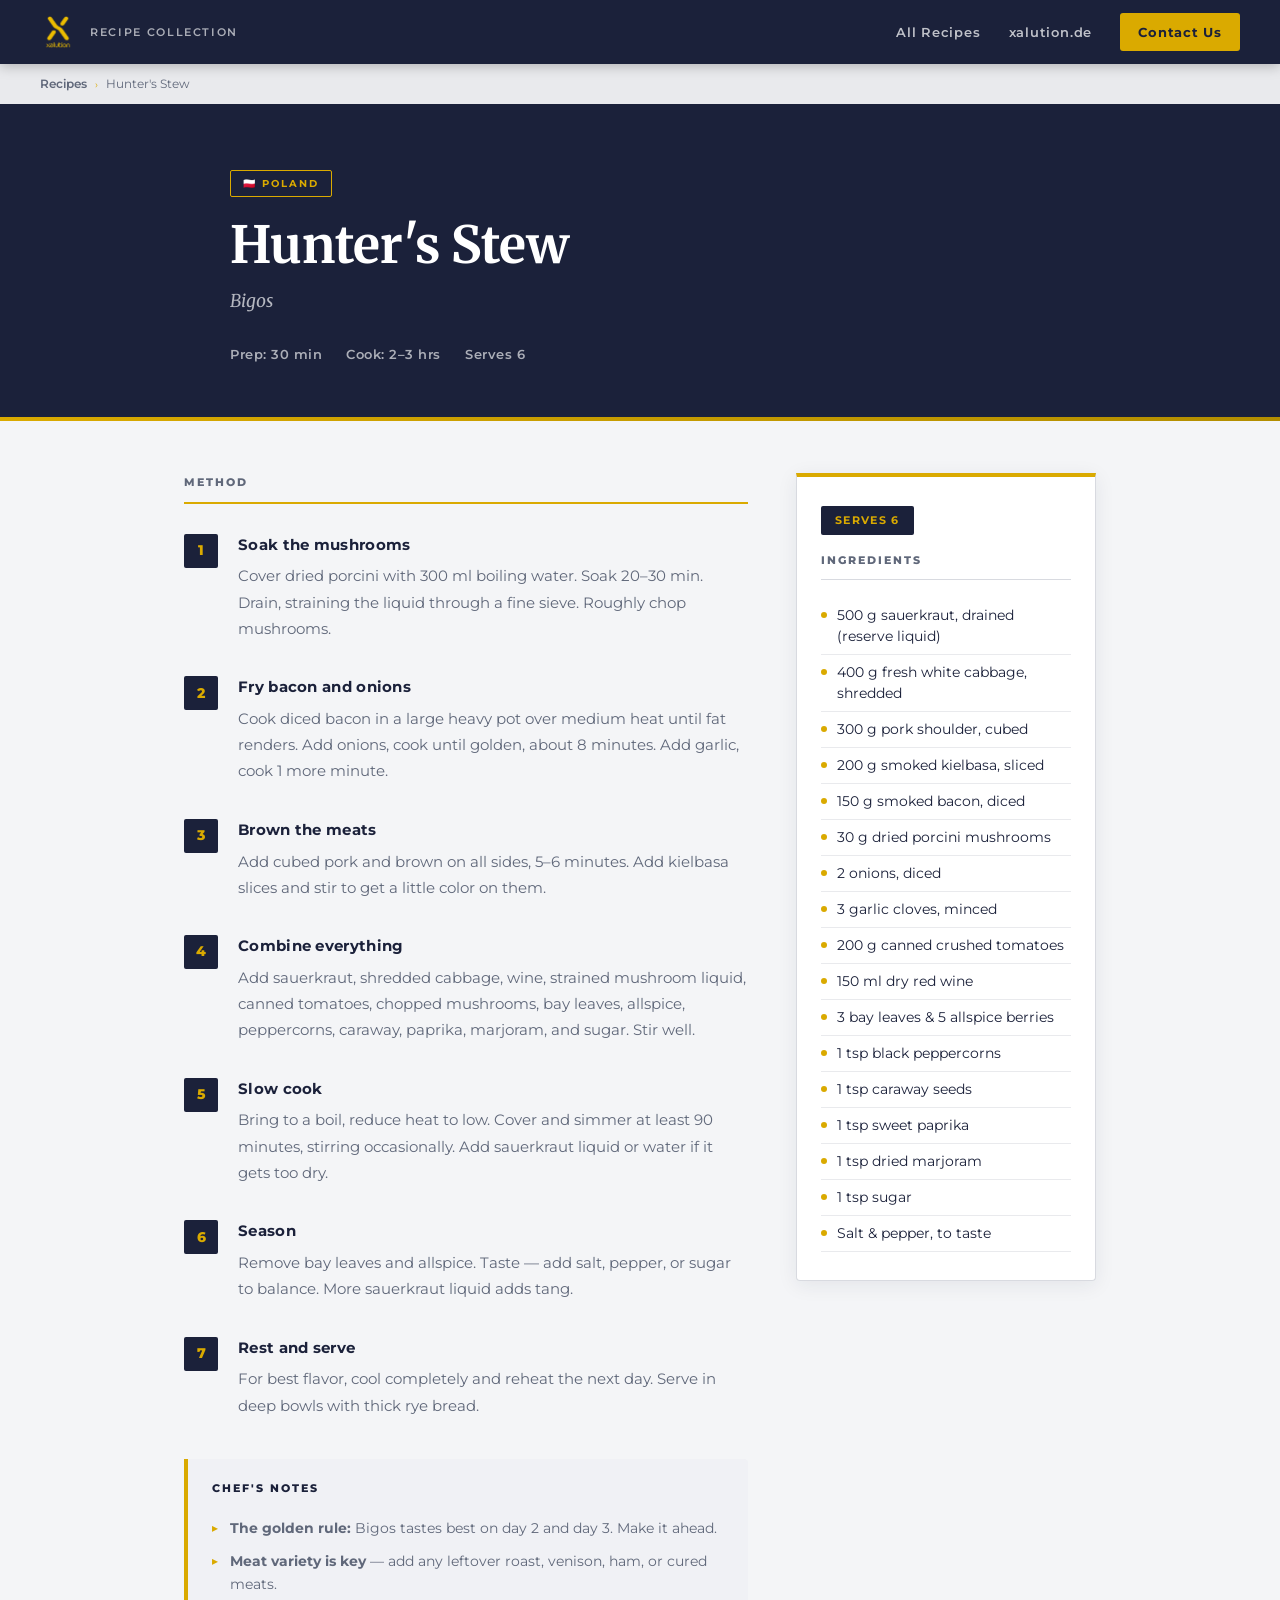
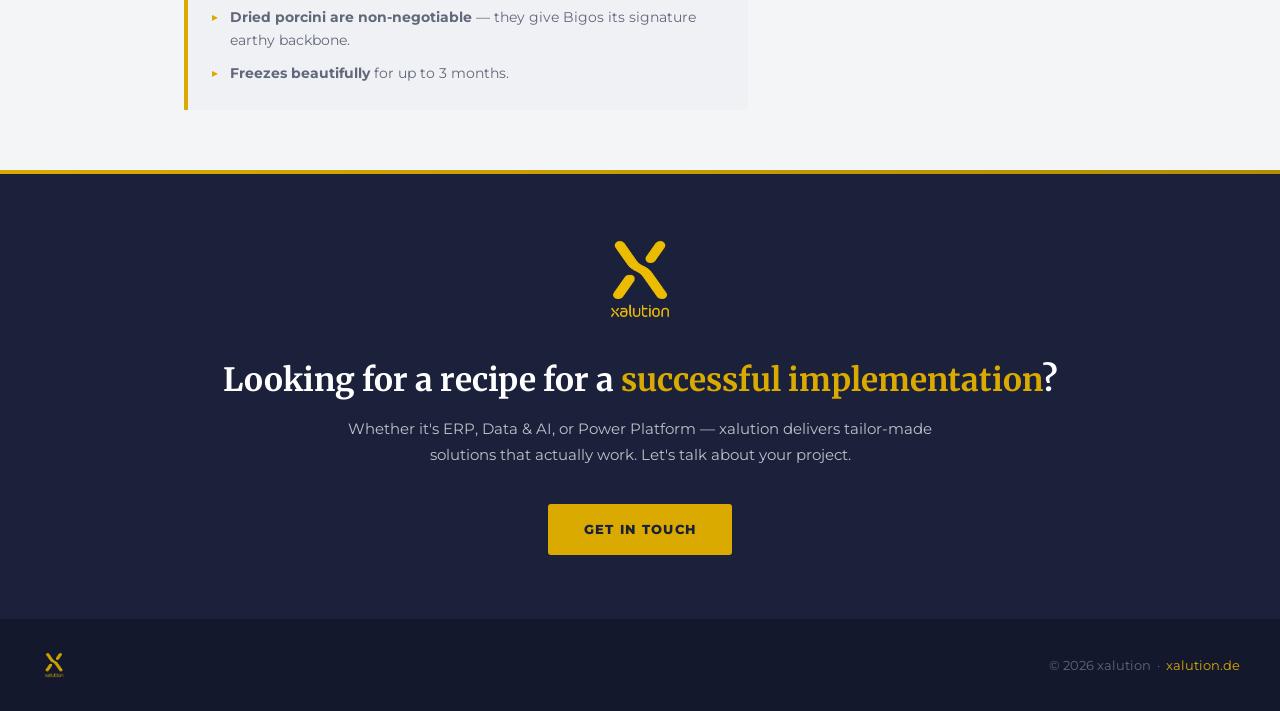
==== commit 40060351: "Add files via upload" ====
--- a/bigos.html
+++ b/bigos.html
@@ -92,7 +92,7 @@
         <label>Topic</label>
         <select id="ftopic">
           <option value="ERP Implementation">ERP Implementation</option>
-          <option value="Data & AI Solutions">Data &amp; AI Solutions</option>
+          <option value="Data &amp; AI Solutions">Data &amp; AI Solutions</option>
           <option value="Power Platform">Power Platform</option>
           <option value="Other">Other</option>
         </select>
@@ -101,12 +101,13 @@
         <label>Message</label>
         <textarea id="fmessage" placeholder="Tell us about your project..."></textarea>
       </div>
-      <button class="form-submit" onclick="sendMail()">Send Message</button>
+      <button class="form-submit" onclick="sendForm()">Send Message</button>
+      <p id="formError" style="color:#c0392b;font-size:13px;margin-top:10px;display:none;">Please fill in all fields.</p>
     </div>
     <div class="form-success" id="formSuccess">
       <div class="check">✅</div>
       <h4>Message sent!</h4>
-      <p>Your email client will open with a pre-filled message. We look forward to hearing from you.</p>
+      <p>Thank you — we'll be in touch shortly at your email address.</p>
     </div>
   </div>
 </div>
@@ -120,21 +121,40 @@
   document.body.style.overflow = '';
   document.getElementById('formArea').style.display = 'block';
   document.getElementById('formSuccess').style.display = 'none';
+  document.getElementById('formError').style.display = 'none';
 }
 document.getElementById('contactModal').addEventListener('click', function(e) {
   if (e.target === this) closeModal();
 });
-function sendMail() {
-  const name = document.getElementById('fname').value.trim();
-  const email = document.getElementById('femail').value.trim();
-  const topic = document.getElementById('ftopic').value;
+async function sendForm() {
+  const name    = document.getElementById('fname').value.trim();
+  const email   = document.getElementById('femail').value.trim();
+  const topic   = document.getElementById('ftopic').value;
   const message = document.getElementById('fmessage').value.trim();
-  if (!name || !email || !message) { alert('Please fill in all fields.'); return; }
-  const subject = encodeURIComponent('xalution Inquiry: ' + topic);
-  const body = encodeURIComponent('Name: ' + name + '\nEmail: ' + email + '\nTopic: ' + topic + '\n\n' + message);
-  window.location.href = 'mailto:info@xalution.de?subject=' + subject + '&body=' + body;
-  document.getElementById('formArea').style.display = 'none';
-  document.getElementById('formSuccess').style.display = 'block';
+  const errEl   = document.getElementById('formError');
+  if (!name || !email || !message) { errEl.style.display = 'block'; return; }
+  errEl.style.display = 'none';
+  const btn = document.querySelector('.form-submit');
+  btn.textContent = 'Sending…';
+  btn.disabled = true;
+  try {
+    const res = await fetch('https://formspree.io/f/mnjrpooe', {
+      method: 'POST',
+      headers: { 'Content-Type': 'application/json', 'Accept': 'application/json' },
+      body: JSON.stringify({ name, email, topic, message })
+    });
+    if (res.ok) {
+      document.getElementById('formArea').style.display = 'none';
+      document.getElementById('formSuccess').style.display = 'block';
+    } else {
+      throw new Error('Server error');
+    }
+  } catch(e) {
+    btn.textContent = 'Send Message';
+    btn.disabled = false;
+    errEl.textContent = 'Something went wrong — please try again.';
+    errEl.style.display = 'block';
+  }
 }
 </script>
 
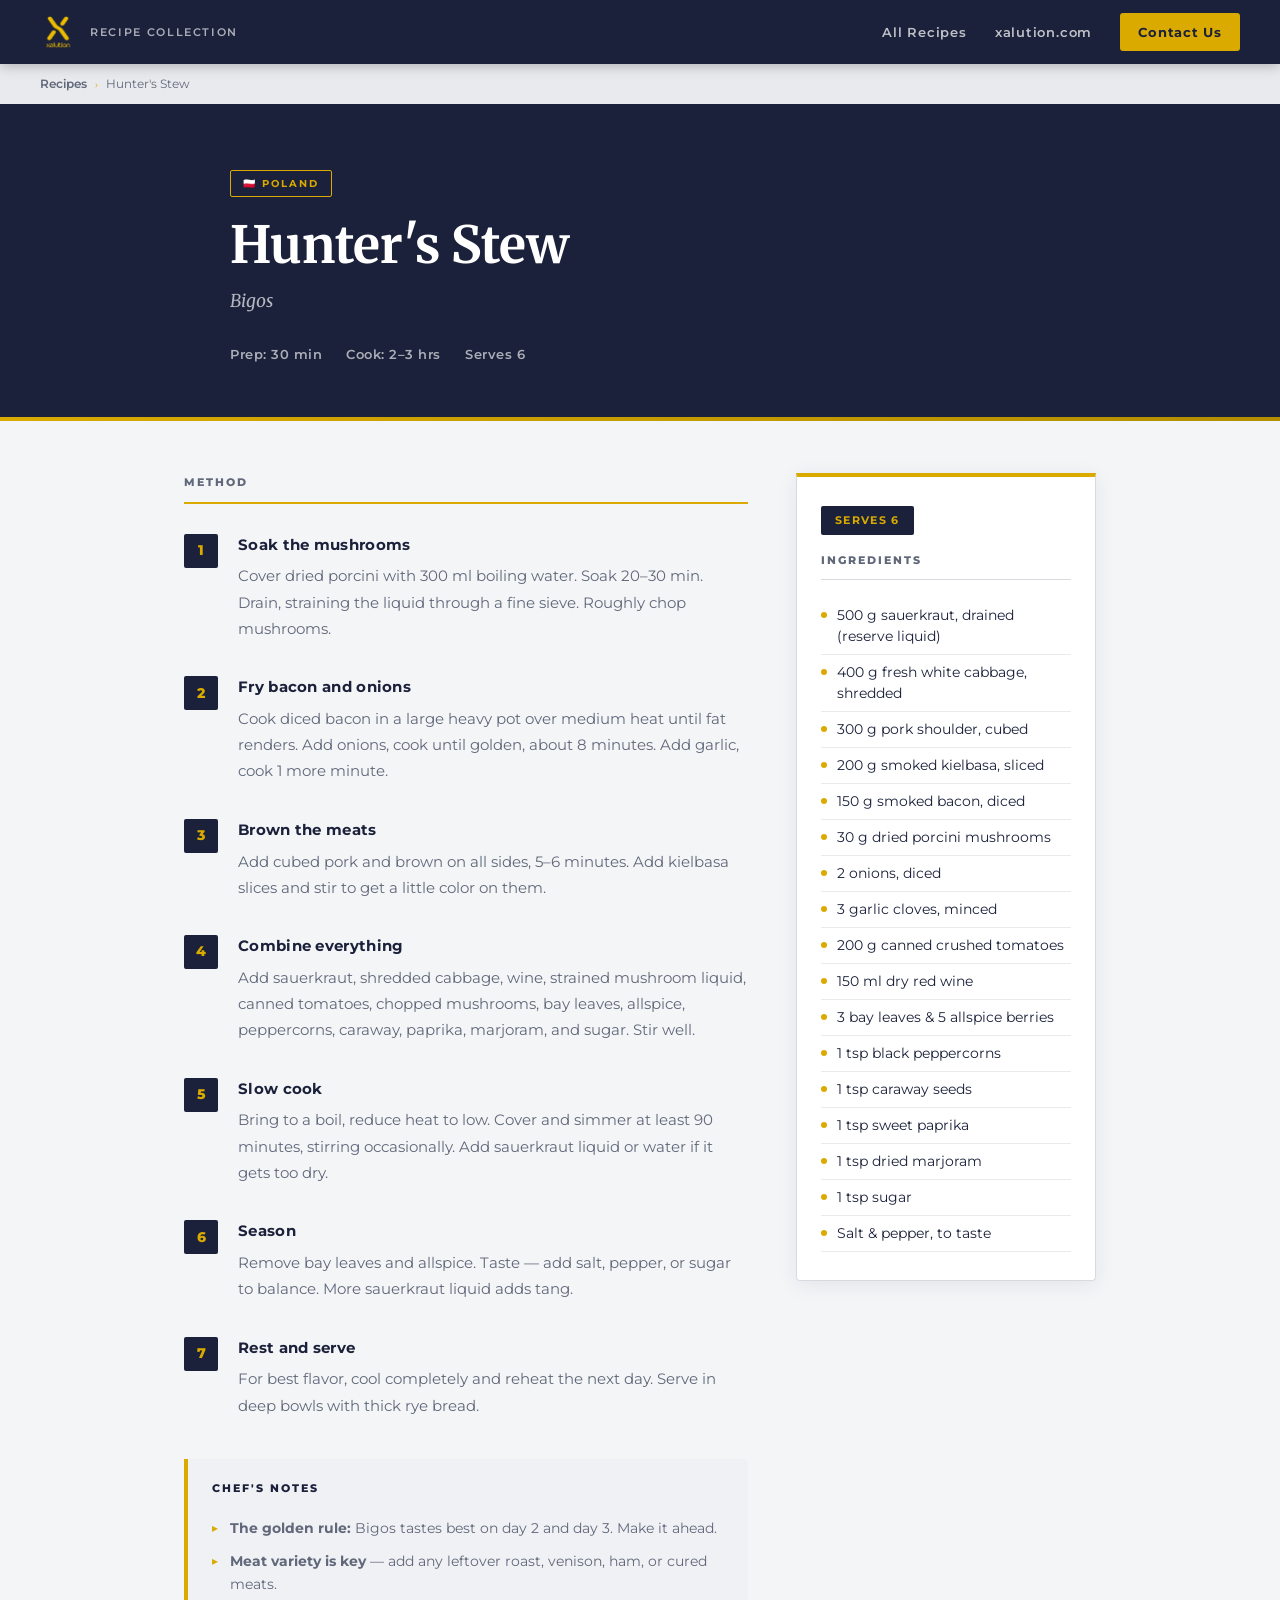
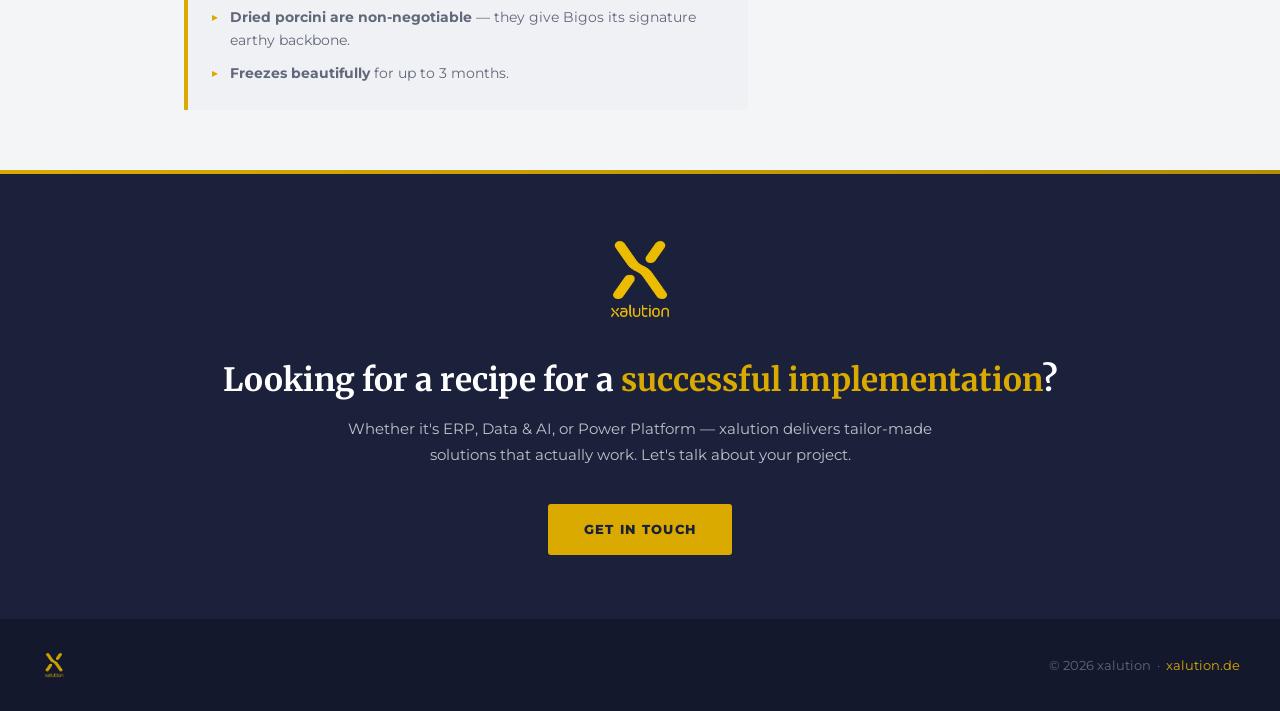
==== commit a46df512: "Update bigos.html" ====
--- a/bigos.html
+++ b/bigos.html
@@ -10,7 +10,7 @@
   <a href="index.html" class="topbar-logo"><img src="xalution_logo.png" alt="xalution"><span class="topbar-logo-text">Recipe Collection</span></a>
   <div class="topbar-nav">
     <a href="index.html" class="nav-link">All Recipes</a>
-    <a href="https://www.xalution.de" class="nav-link" target="_blank">xalution.de</a>
+    <a href="https://www.xalution.com" class="nav-link" target="_blank">xalution.com</a>
     <a href="#" class="cta-btn" onclick="openModal(); return false;">Contact Us</a>
   </div>
 </div>
@@ -158,4 +158,4 @@
 }
 </script>
 
-</body></html>+</body></html>
